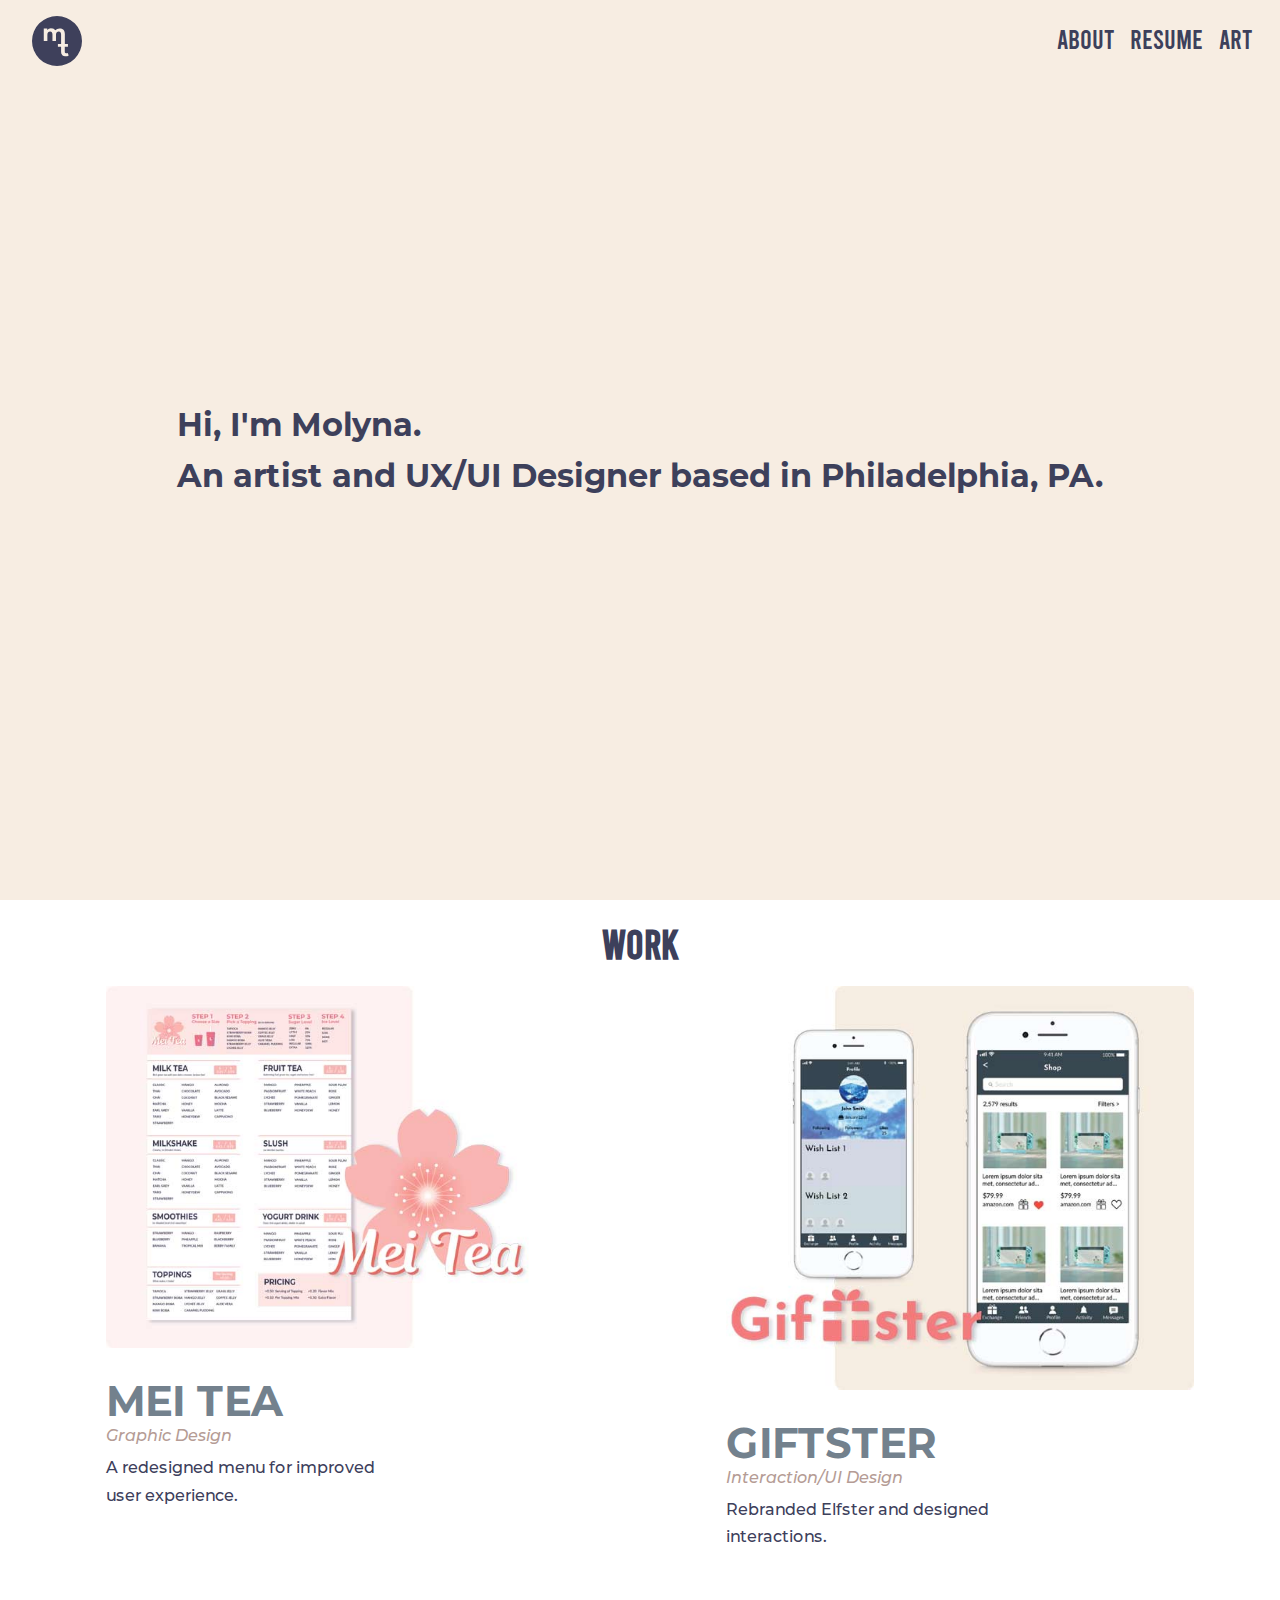
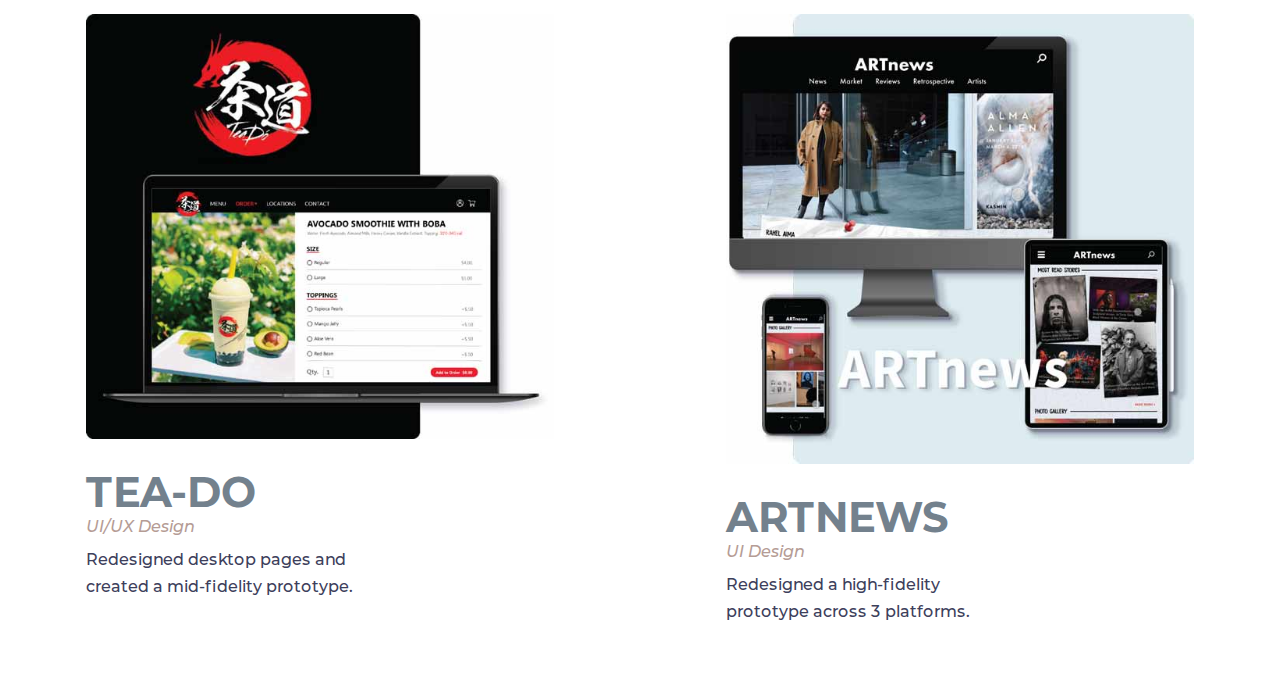
==== index.html @ 812ebe15 "fixed homepage proj padding" ====
<!DOCTYPE html>
<html lang="en">
<head>
  <meta charset="UTF-8">
  <meta http-equiv="X-UA-Compatible" content="IE=edge">
  <meta name="viewport" content="width=device-width, initial-scale=1.0">
  <title>Welcome!</title>
  <link rel="normalize" href="css/normalize.css">
  <link rel="stylesheet" href="css/stylesheet.css">
</head>
<body>
  <header>
    <nav>
        <a href="index.html"><img class="logo" src="images/mt.svg" alt="logo"/></a>
        <ul class="menu">
            <li><a href="about.html">About</a></li>
            <li><a href="resume.html">Resume</a></li>
            <li><a href="art.html">Art</a></li>
        </ul>
    </nav>
  </header>
  <div class="intro">
    <p class="text">
    Hi, I'm Molyna.
        <br>An artist and UX/UI Designer based in Philadelphia, PA.
    </p>
</div>
    <h1 class="projects">WORK</h1>
    <div class="containers">
    <div class="container">
      <div>
        <a href="meitea.html"><img class="item" 
          srcset= "images/meitea_large.jpg 1024w,
                   images/meitea_medium.jpg 700w"
                   sizes="(min-width: 500px) 500px, 90vw"
          src="images/meitea_large.jpg" alt="mei tea"/></a>
      </div>
      <div class="item_description">           
        <h4>MEI TEA</h4>
        <p class="pinktext">Graphic Design</p>
        <p class="itemtext">A redesigned menu for improved user experience.</p>
      </div>
    </div>
    <div class="container">
      <div>
        <a href="giftster.html"><img class="item" 
          srcset= "images/giftster_large.jpg 1024w,
                   images/giftster_medium.jpg 640w"
                   sizes="(min-width: 550px) 500px, 90vw"
          src="images/giftster_large.jpg" alt="giftser"/></a>
      </div>
      <div class="item_description">           
        <h4>GIFTSTER</h4>
        <p class="pinktext">Interaction/UI Design</p>
        <p class="itemtext">Rebranded Elfster and designed interactions.</p>
      </div>
    </div>
    <div class="container">
      <div>
        <a href="teado.html"><img class="item" 
          srcset= "images/teado_large.jpg 1024w,
                   images/teado_medium.jpg 640w"
                   sizes="(min-width: 550px) 500px, 90vw"
          src="images/teado_large.jpg" alt="teado"/></a>
      </div>
      <div class="item_description">           
        <h4>TEA-DO</h4>
        <p class="pinktext">UI/UX Design</p>
        <p class="itemtext">Redesigned desktop pages and created a mid-fidelity prototype.</p>
      </div>
    </div>
    <div class="container">
      <div>
        <a href="artnews.html"><img class="item" 
          srcset= "images/artnews_large.jpg 1024w,
                   images/artnews_medium.jpg 640w"
                   sizes="(min-width: 550px) 500px, 90vw"
          src="images/artnews_large.jpg" alt="artnews"/></a>
      </div>
      <div class="item_description">           
        <h4>ARTNEWS</h4>
        <p class="pinktext">UI Design</p>
        <p class="itemtext">Redesigned a high-fidelity prototype across 3 platforms.</p>
      </div>
    </div>
    </div>
</body>
</html>
---- css/stylesheet.css ----
/*FONT SHEET*/

@font-face { 
  font-family: 'montserrat';
  src: url('/fonts/montserrat/Montserrat-Medium.woff2') format('woff2');
  font-weight: normal;
  font-style: normal;    
}

@font-face { 
  font-family: 'montserrat';
  src: url('/fonts/montserrat/Montserrat-MediumItalic.woff2') format('woff2');
  font-weight: normal;
  font-style: italic;    
}

@font-face {
  font-family: 'montserrat';
  src: url('/fonts/montserrat/Montserrat-Bold.woff2') format('woff2');
  font-weight: bold;
  font-style: normal;
}

@font-face {
  font-family: 'bebas';
  src: url('/fonts/bebas/Bebas-Regular.woff2') format('woff2');
  font-weight: normal;
  font-style: normal;
}

html {
  -webkit-text-size-adjust: 100%; /* Prevent font scaling in landscape while allowing user zoom */
}

/*css reset and font stuff*/

body {
  margin: 0;
  padding: 0;
  border: 0;
  font-family: 'montserrat',sans-serif;
  font-size: .875rem;
  color: #3D405B;
}

/*css reset*/
body {
  padding: 0;
  margin: 0;
}


h1, h2{
  font-family: 'bebas','montserrat',sans-serif;
  color: #3D405B;
}

h1 {
  font-size: 2.5rem;
  line-height: 2rem;
}

h2 {
  font-size: 1.9rem;
  margin: 1.4rem 0 .2rem ;
}

h3 {
  font-family: 'montserrat',sans-serif;
  font-weight: bold;
  font-size: 1.1rem;
  color: #3D405B;
  margin: .5rem 0 0;
}
p {
  margin: 0 0 1rem;
}


/*NAV*/

/*logo*/
.logo {
  width: 50px
 } 

nav .logo {
 display: block;
 float: left;
 padding: 1rem 2rem;
}

/*nav states*/
a {
 color: #3D405B;
 text-decoration: none;
}

a:hover {
 color:#84a59d;
 text-decoration: none;
}

/*nav style*/
nav {
 color: #3D405B;
 height: 80px;
 font-family: 'bebas','montserrat', sans-serif;
 font-size: 1.4rem;
 position: fixed;
 width: 100%;
 background-color: #f7ede2;
 z-index: 99;
}

/*nav not stacking vertical*/
ul.menu li {
  display: inline-flex; 
  margin-right: 12px;
  font-size: 1.7rem;
  line-height: 0;
}

ul.menu {
  float: right;
  padding: .3rem 1rem;
}

/*INTRO-FRONTPAGE*/

div.intro {
  font-size: 2rem;
  font-weight: bold;
  line-height: 1.6;
  width: 100%;
  height: 100vh;
  background-color: #f7ede2;
  background-size: cover;
  display: flex;
  justify-content: center;
  align-items: center;
}

p.text {
  margin: 2.5rem;
}

.projects { 
  text-align: center;
  width: 100%;
}

/*PROJECTS HOMEPAGE*/

h4 {
  font-size: 2.6rem;
  color: #73818d;
  margin: 0;
  }

.pinktext {
  font-style: italic;
  color: #B59C95;
  font-size: 1rem;
  margin: 0 0 .6rem 0;
}

.itemtext {
  font-size: 1rem;
  width: 300px;
  line-height: 1.7;
}

.containers {
  display: grid;
  justify-items: center;
}

@media screen and (min-width: 1050px) {
  .containers {
    display:grid;
    grid-template-columns: 1fr 1fr;
  }
}


.item_description {
  position: relative;
  margin: 1.5rem 0 4rem;
}


/*RESUME & ABOUT FORMATTING*/

.resume,.about,.casestudy {
  margin: 0 2rem 3rem;
  padding: 5.5rem 0 0;
  line-height: 2;
  max-width: 600px;
}

div.center {
  display:flex;
  justify-content: center;
}

.resumetext {
  display: inline-block;
}

.dl {
  width: 30px;
  padding: 1.9rem .5rem 0;
}
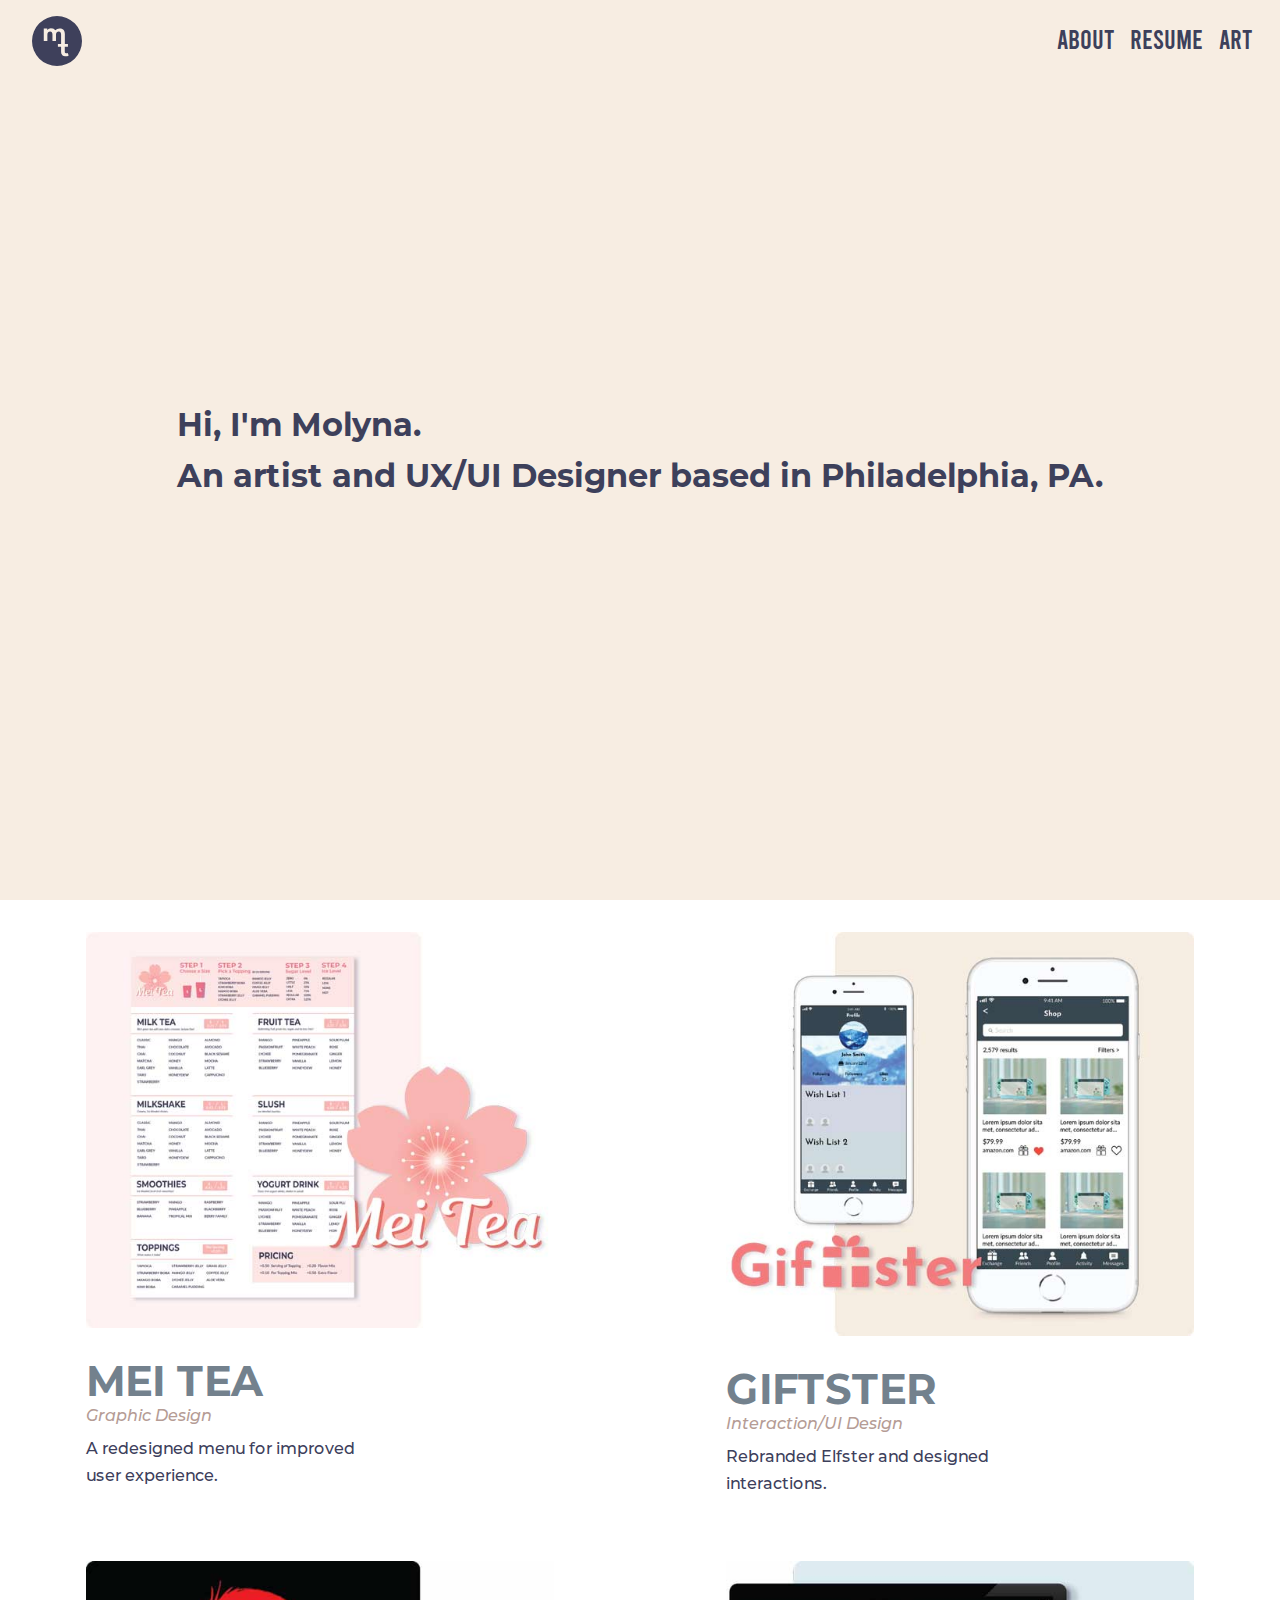
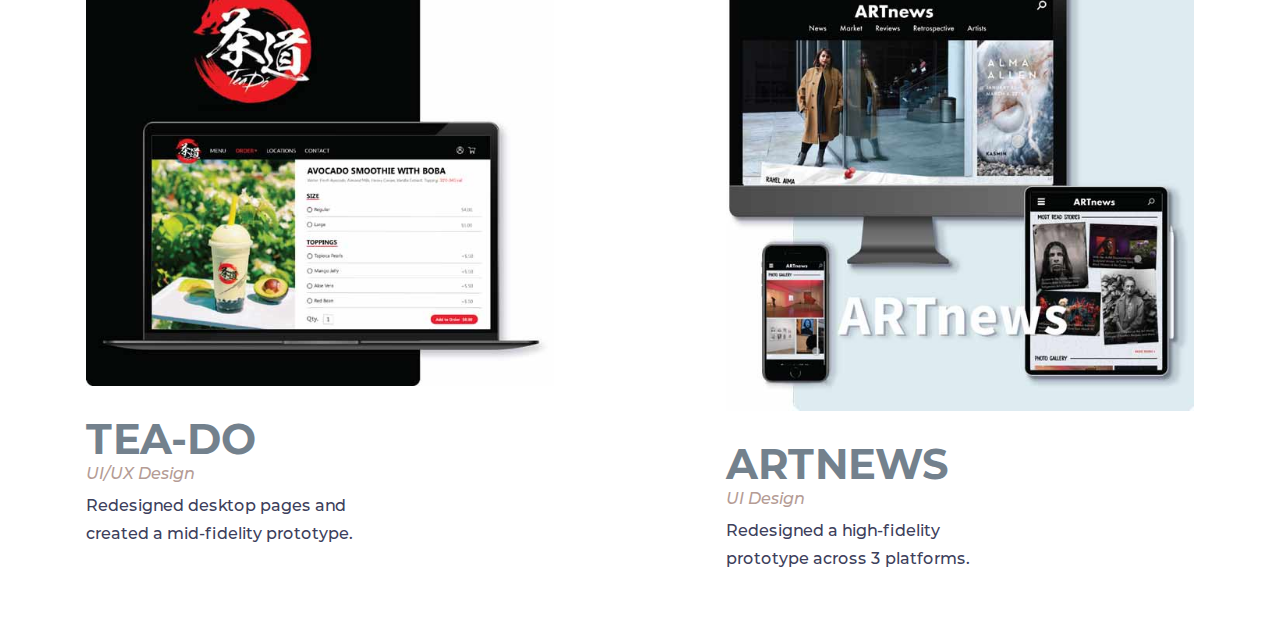
==== commit 40b51715: "added old menu" ====
--- a/index.html
+++ b/index.html
@@ -25,13 +25,12 @@
         <br>An artist and UX/UI Designer based in Philadelphia, PA.
     </p>
 </div>
-    <h1 class="projects">WORK</h1>
     <div class="containers">
     <div class="container">
       <div>
         <a href="meitea.html"><img class="item" 
           srcset= "images/meitea_large.jpg 1024w,
-                   images/meitea_medium.jpg 700w"
+                   images/meitea_medium.jpg 640w"
                    sizes="(min-width: 500px) 500px, 90vw"
           src="images/meitea_large.jpg" alt="mei tea"/></a>
       </div>
--- a/css/stylesheet.css
+++ b/css/stylesheet.css
@@ -66,10 +66,8 @@
 }
 
 h3 {
-  font-family: 'montserrat',sans-serif;
   font-weight: bold;
   font-size: 1.1rem;
-  color: #3D405B;
   margin: .5rem 0 0;
 }
 p {
@@ -97,7 +95,7 @@
 }
 
 a:hover {
- color:#84a59d;
+ color:#73818d;
  text-decoration: none;
 }
 
@@ -174,6 +172,11 @@
 .containers {
   display: grid;
   justify-items: center;
+  margin: 2rem 0 0;
+}
+
+.container:hover {
+  opacity: .8;
 }
 
 @media screen and (min-width: 1050px) {
@@ -212,3 +215,8 @@
   width: 30px;
   padding: 1.9rem .5rem 0;
 }
+
+/*CASE STUDIES*/
+.casestudyheader {
+  text-align: center;
+}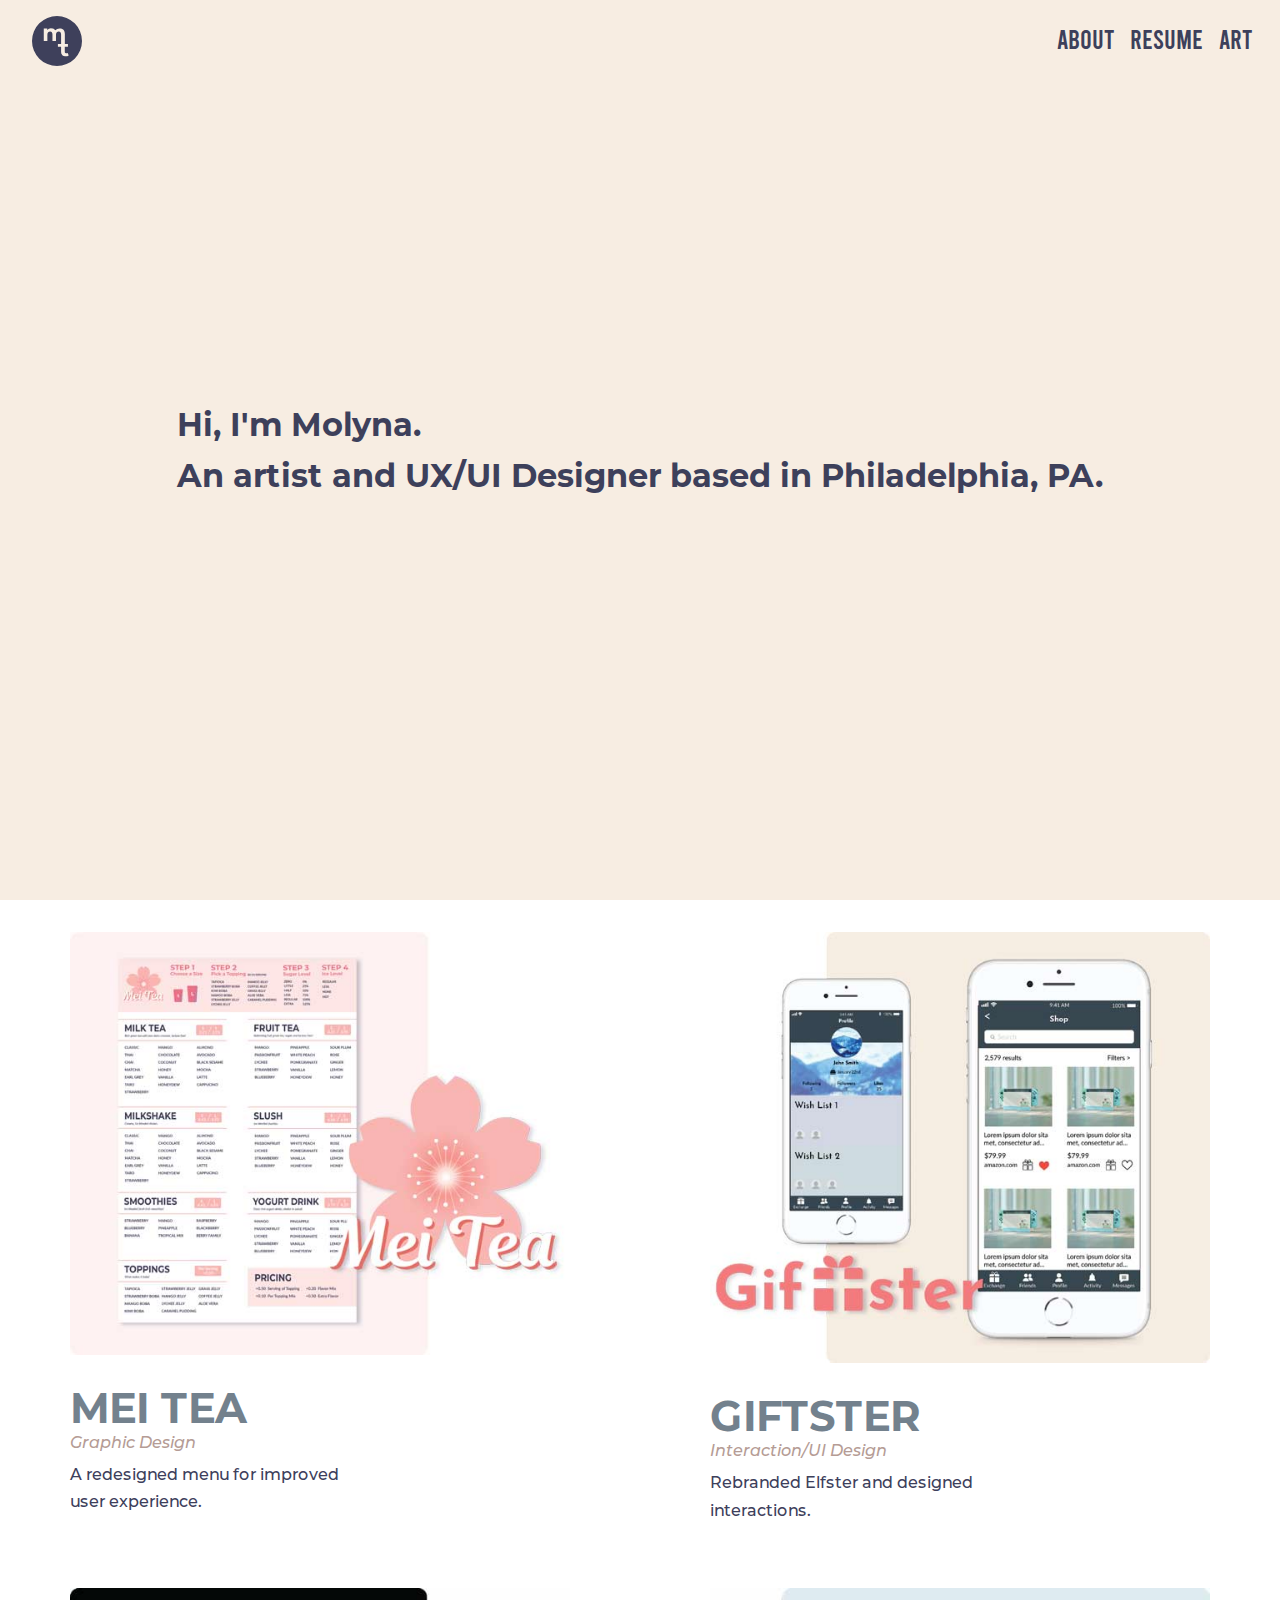
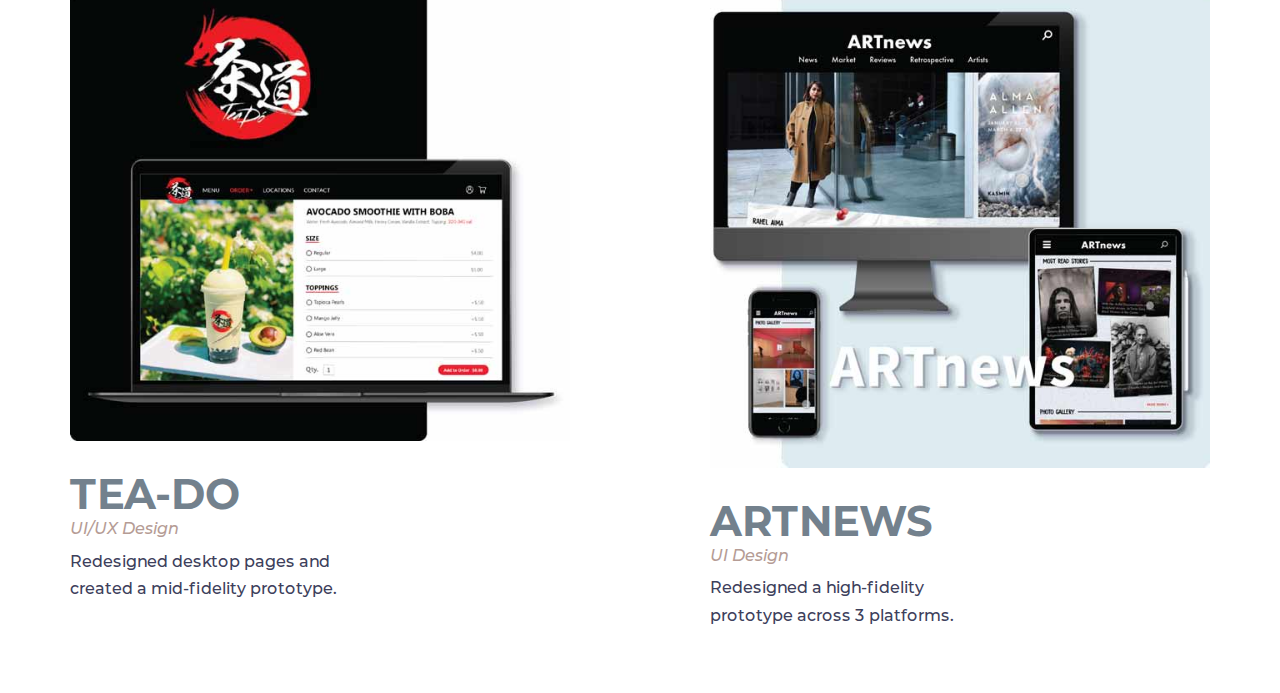
==== commit 15090229: "fix home pics" ====
--- a/index.html
+++ b/index.html
@@ -9,16 +9,18 @@
   <link rel="stylesheet" href="css/stylesheet.css">
 </head>
 <body>
-  <header>
-    <nav>
-        <a href="index.html"><img class="logo" src="images/mt.svg" alt="logo"/></a>
-        <ul class="menu">
-            <li><a href="about.html">About</a></li>
-            <li><a href="resume.html">Resume</a></li>
-            <li><a href="art.html">Art</a></li>
-        </ul>
-    </nav>
+  <div class="header">
+    <header>
+      <nav>
+          <a href="index.html"><img class="logo" src="images/mt.svg" alt="logo"/></a>
+          <ul id="nav_list" class="visually-hidden">
+              <li><a href="about.html">About</a></li>
+              <li><a href="resume.html">Resume</a></li>
+              <li><a href="art.html">Art</a></li>
+          </ul>
+      </nav>
   </header>
+  </div>
   <div class="intro">
     <p class="text">
     Hi, I'm Molyna.
@@ -29,10 +31,11 @@
     <div class="container">
       <div>
         <a href="meitea.html"><img class="item" 
-          srcset= "images/meitea_large.jpg 1024w,
-                   images/meitea_medium.jpg 640w"
-                   sizes="(min-width: 500px) 500px, 90vw"
-          src="images/meitea_large.jpg" alt="mei tea"/></a>
+          srcset= "images/meitea_large.jpg 1000w,
+                   images/meitea_medium.jpg 600w,
+                   images/meitea_small.jpg 300w"
+                   sizes="(min-width: 550px) 500px, 90vw"
+          src="images/meitea_small.jpg" alt="mei tea"/></a>
       </div>
       <div class="item_description">           
         <h4>MEI TEA</h4>
@@ -43,10 +46,11 @@
     <div class="container">
       <div>
         <a href="giftster.html"><img class="item" 
-          srcset= "images/giftster_large.jpg 1024w,
-                   images/giftster_medium.jpg 640w"
+          srcset= "images/giftster_large.jpg 1000w,
+                   images/giftster_medium.jpg 600w,
+                   images/giftster_small.jpg 300w"
                    sizes="(min-width: 550px) 500px, 90vw"
-          src="images/giftster_large.jpg" alt="giftser"/></a>
+          src="images/giftster_small.jpg" alt="giftster"/></a>
       </div>
       <div class="item_description">           
         <h4>GIFTSTER</h4>
@@ -57,10 +61,11 @@
     <div class="container">
       <div>
         <a href="teado.html"><img class="item" 
-          srcset= "images/teado_large.jpg 1024w,
-                   images/teado_medium.jpg 640w"
+          srcset= "images/teado_large.jpg 1000w,
+                   images/teado_medium.jpg 600w,
+                   images/teado_small.jpg 300w"
                    sizes="(min-width: 550px) 500px, 90vw"
-          src="images/teado_large.jpg" alt="teado"/></a>
+          src="images/teado_small.jpg" alt="teado"/></a>
       </div>
       <div class="item_description">           
         <h4>TEA-DO</h4>
@@ -72,9 +77,10 @@
       <div>
         <a href="artnews.html"><img class="item" 
           srcset= "images/artnews_large.jpg 1024w,
-                   images/artnews_medium.jpg 640w"
+                   images/artnews_medium.jpg 600w,
+                   images/artnews_small.jpg 300w"
                    sizes="(min-width: 550px) 500px, 90vw"
-          src="images/artnews_large.jpg" alt="artnews"/></a>
+          src="images/artnews_small.jpg" alt="artnews"/></a>
       </div>
       <div class="item_description">           
         <h4>ARTNEWS</h4>
@@ -83,5 +89,6 @@
       </div>
     </div>
     </div>
+	<script src="js/script.js"></script>
 </body>
 </html>--- a/css/stylesheet.css
+++ b/css/stylesheet.css
@@ -30,6 +30,7 @@
 
 html {
   -webkit-text-size-adjust: 100%; /* Prevent font scaling in landscape while allowing user zoom */
+  box-sizing: border-box;
 }
 
 /*css reset and font stuff*/
@@ -50,7 +51,7 @@
 }
 
 
-h1, h2{
+h1, h2, nav{
   font-family: 'bebas','montserrat',sans-serif;
   color: #3D405B;
 }
@@ -101,9 +102,7 @@
 
 /*nav style*/
 nav {
- color: #3D405B;
  height: 80px;
- font-family: 'bebas','montserrat', sans-serif;
  font-size: 1.4rem;
  position: fixed;
  width: 100%;
@@ -111,18 +110,19 @@
  z-index: 99;
 }
 
-/*nav not stacking vertical*/
-ul.menu li {
+/*menu not stacking vertical*/
+ul#nav_list li {
   display: inline-flex; 
   margin-right: 12px;
   font-size: 1.7rem;
   line-height: 0;
 }
 
-ul.menu {
+ul#nav_list {
   float: right;
   padding: .3rem 1rem;
 }
+
 
 /*INTRO-FRONTPAGE*/
 
@@ -196,7 +196,7 @@
 /*RESUME & ABOUT FORMATTING*/
 
 .resume,.about,.casestudy {
-  margin: 0 2rem 3rem;
+  margin: 0 2rem 1.8rem;
   padding: 5.5rem 0 0;
   line-height: 2;
   max-width: 600px;
@@ -219,4 +219,50 @@
 /*CASE STUDIES*/
 .casestudyheader {
   text-align: center;
-}+  font-size: 2.3rem;
+}
+
+.casetext {
+  padding: 0 0 2rem;
+}
+
+.casephotos {
+  padding: 0 0 1.5rem;
+  max-width: 600px;
+}
+
+div.casetext > h3 {
+  font-size: 1.5rem;
+  line-height: 0rem;
+  margin-top: 2rem;
+  margin-bottom: 1.1rem;
+}
+
+/*PROJECT-ARROWS*/
+
+div.left p {
+  position: relative;
+  display: inline-block;
+  top: 4.82rem;
+  left: 1rem;
+  font-size: 1rem;
+  font-weight: bold;
+}
+
+.arrow-r {
+  position: relative;
+  float: right;
+  right: 15px;
+  width: 28px;
+  padding: 1rem 0;
+  top: 1rem;
+}
+
+div.right p {
+  position: relative;
+  float: right;
+  top: 1.95rem;
+  right: 1rem;
+  font-size: 1rem;
+  font-weight: bold;
+}
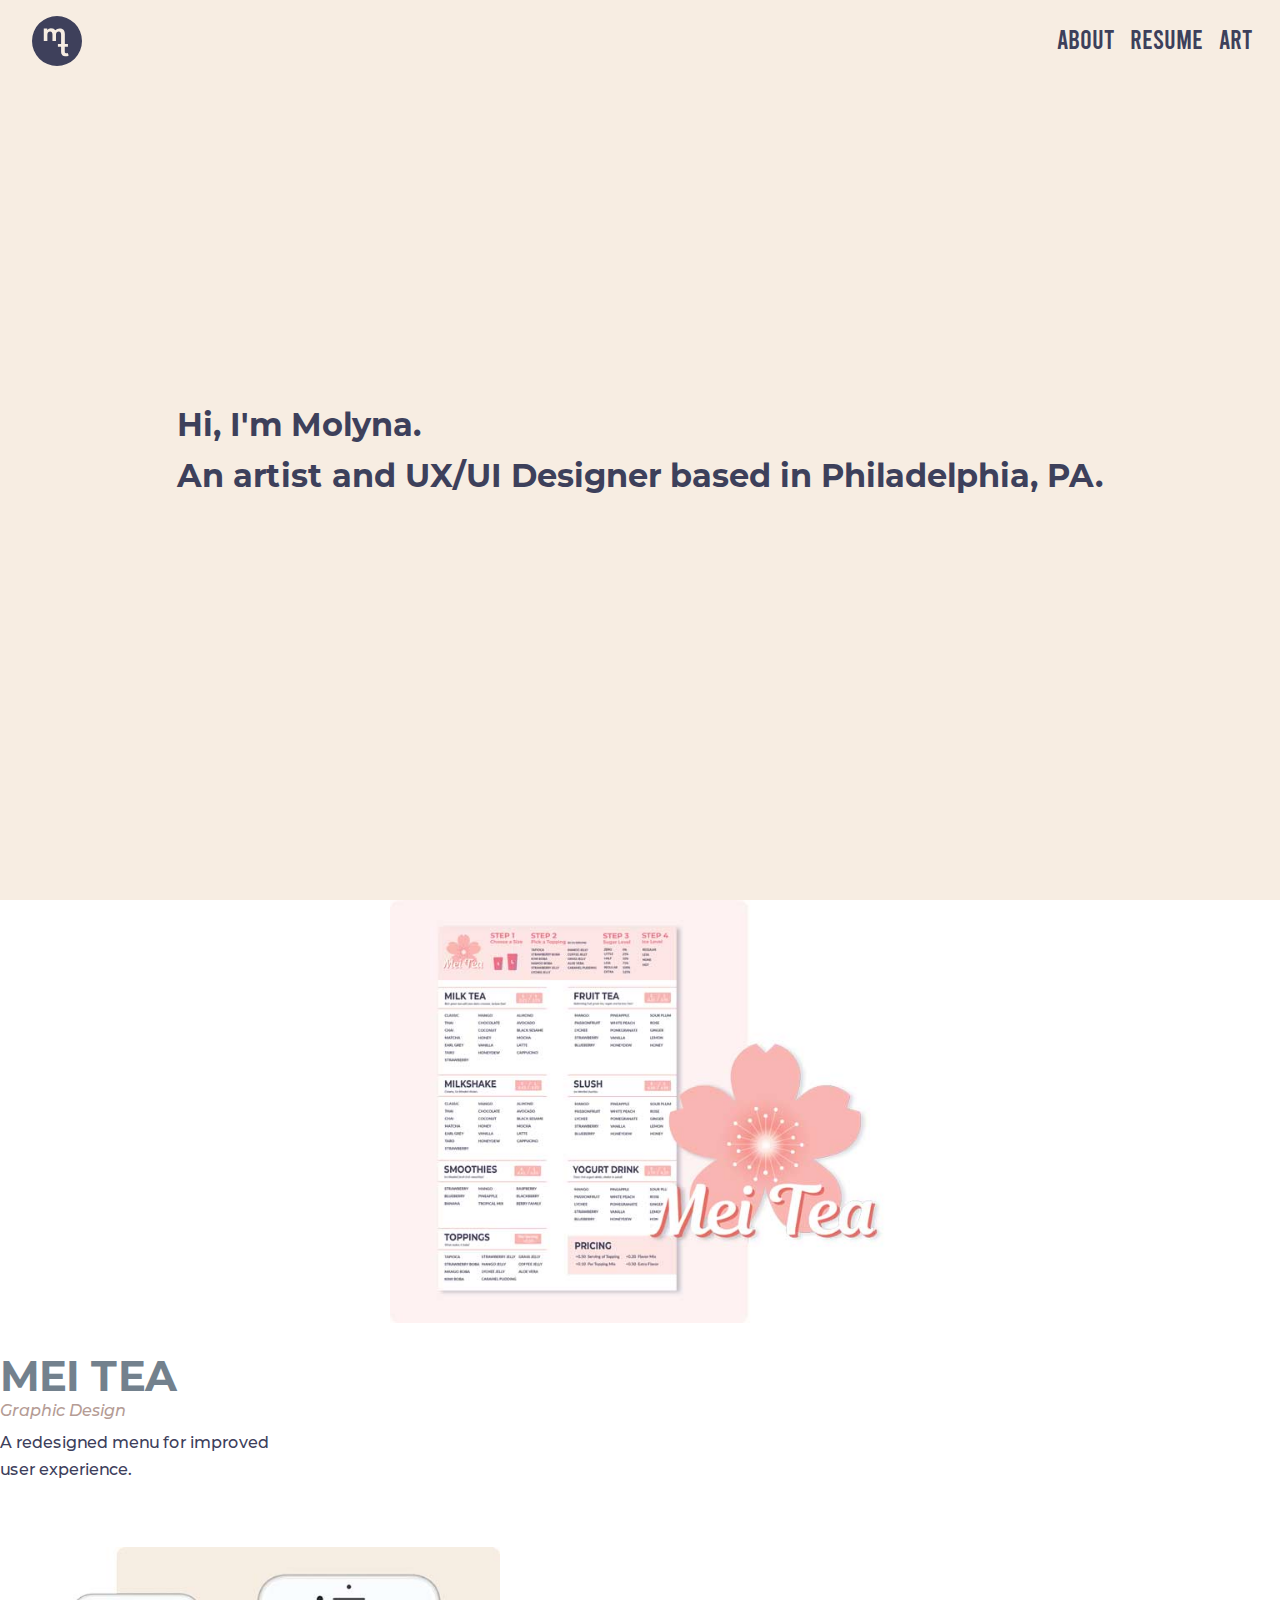
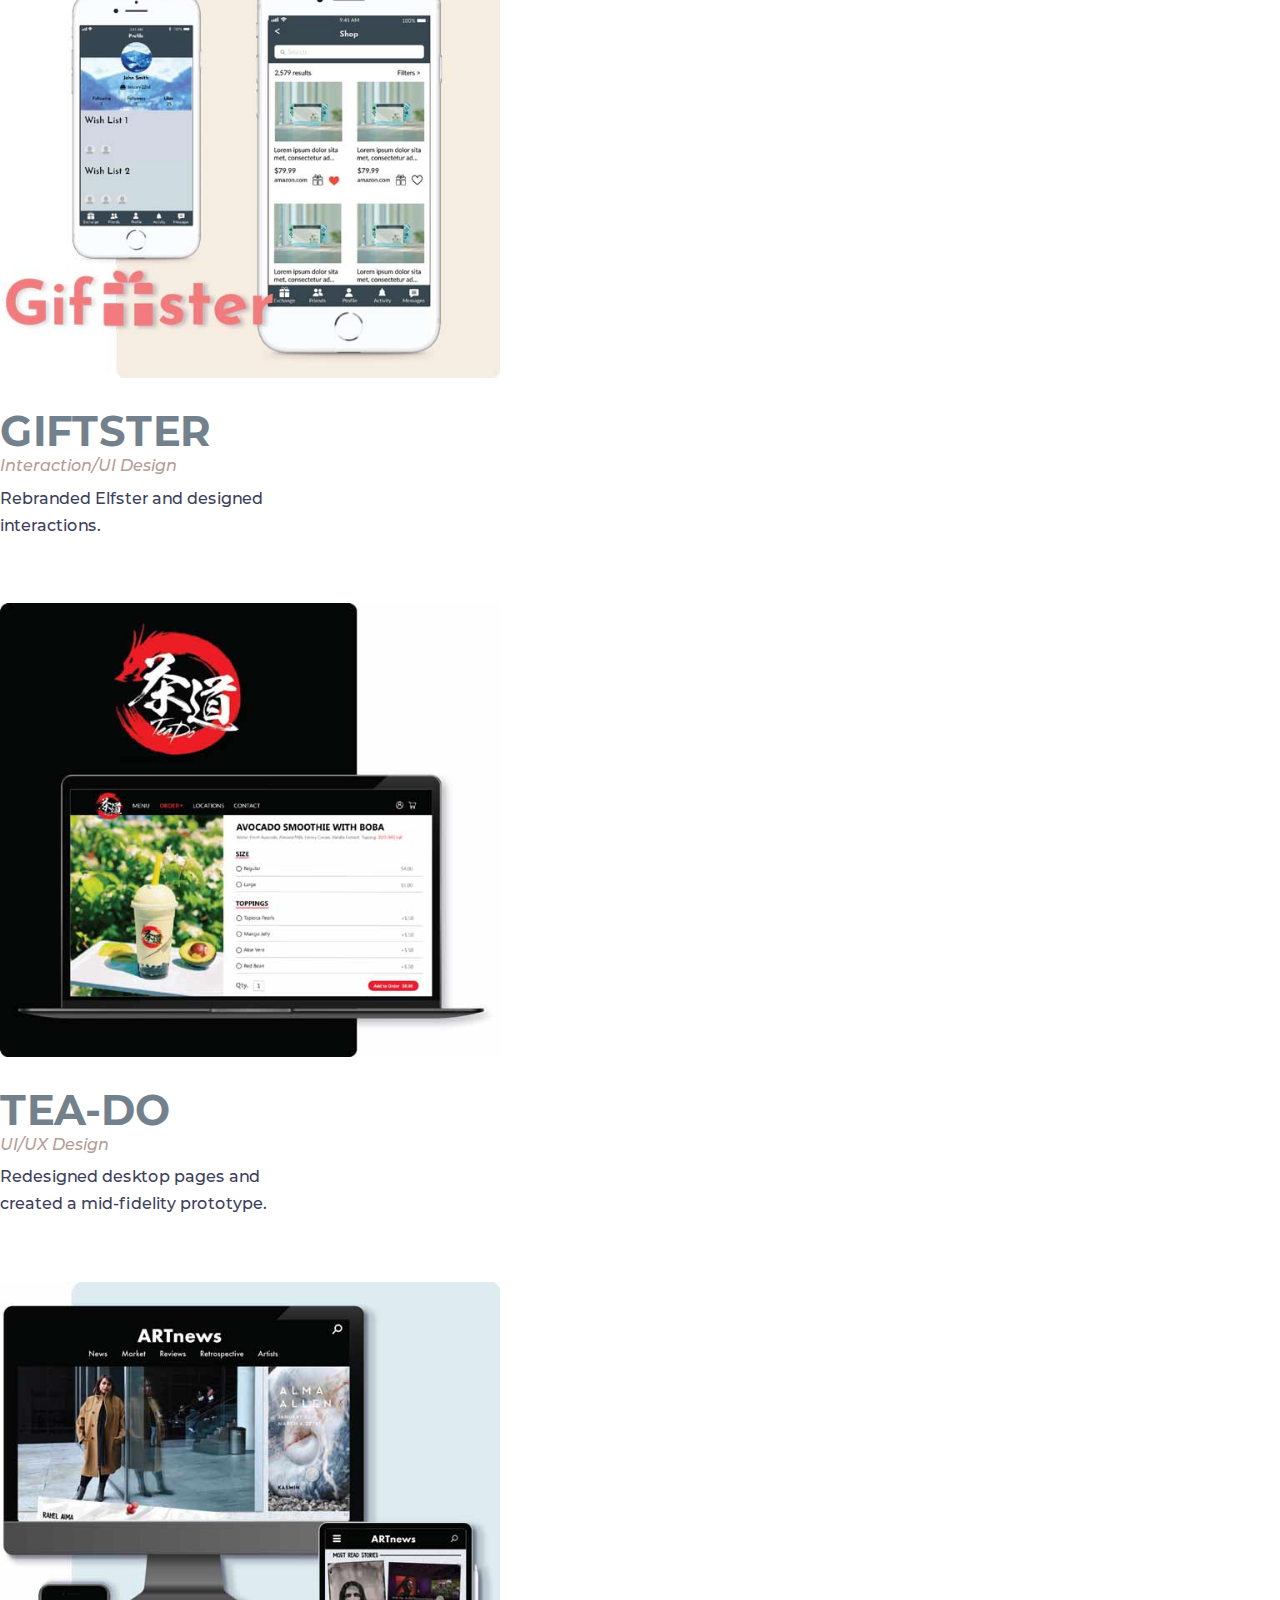
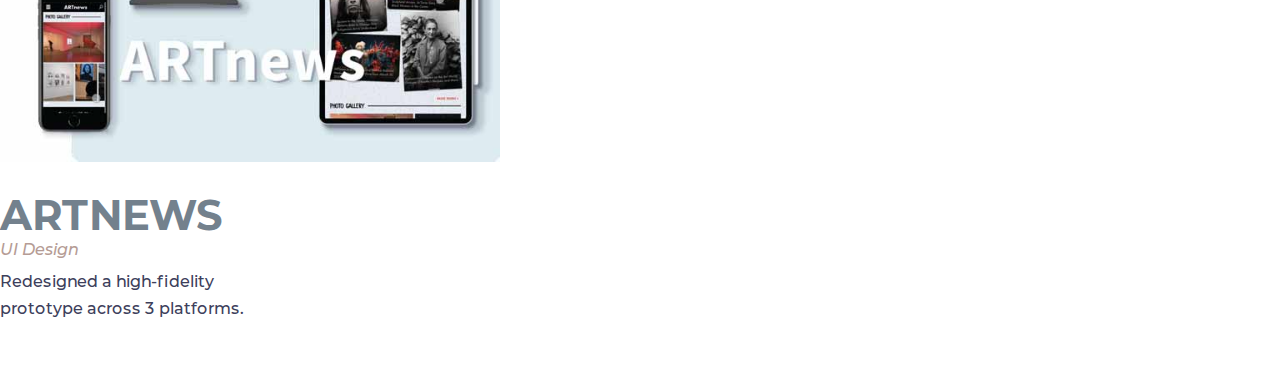
==== commit fce9c38b: "line height + about me pic" ====
--- a/index.html
+++ b/index.html
@@ -13,7 +13,7 @@
     <header>
       <nav>
           <a href="index.html"><img class="logo" src="images/mt.svg" alt="logo"/></a>
-          <ul id="nav_list" class="visually-hidden">
+          <ul class="menu">
               <li><a href="about.html">About</a></li>
               <li><a href="resume.html">Resume</a></li>
               <li><a href="art.html">Art</a></li>
@@ -27,9 +27,7 @@
         <br>An artist and UX/UI Designer based in Philadelphia, PA.
     </p>
 </div>
-    <div class="containers">
-    <div class="container">
-      <div>
+      <div class="center">
         <a href="meitea.html"><img class="item" 
           srcset= "images/meitea_large.jpg 1000w,
                    images/meitea_medium.jpg 600w,
--- a/css/stylesheet.css
+++ b/css/stylesheet.css
@@ -53,7 +53,6 @@
 
 h1, h2, nav{
   font-family: 'bebas','montserrat',sans-serif;
-  color: #3D405B;
 }
 
 h1 {
@@ -63,13 +62,24 @@
 
 h2 {
   font-size: 1.9rem;
-  margin: 1.4rem 0 .2rem ;
+  line-height: 1.2;
+  margin: 0;
 }
 
 h3 {
   font-weight: bold;
   font-size: 1.1rem;
   margin: .5rem 0 0;
+}
+
+h3.abouttext {
+  font-size: 200%;
+}
+
+@media screen and (min-width: 600px){
+  h3.abouttext {
+    font-size: 250%
+  }
 }
 p {
   margin: 0 0 1rem;
@@ -111,14 +121,14 @@
 }
 
 /*menu not stacking vertical*/
-ul#nav_list li {
+ul.menu li {
   display: inline-flex; 
   margin-right: 12px;
   font-size: 1.7rem;
   line-height: 0;
 }
 
-ul#nav_list {
+ul.menu {
   float: right;
   padding: .3rem 1rem;
 }
@@ -216,6 +226,13 @@
   padding: 1.9rem .5rem 0;
 }
 
+/*about pic*/
+
+.me {
+  border-radius: 150px;
+  padding: 1rem;
+}
+
 /*CASE STUDIES*/
 .casestudyheader {
   text-align: center;
@@ -238,7 +255,24 @@
   margin-bottom: 1.1rem;
 }
 
+/*GIFTSTER*/
+.gif {
+  height: 480px;
+}
+
+@media screen and (min-width: 450px){
+  .gif {height:600px;}
+}
+
+
 /*PROJECT-ARROWS*/
+.arrow-l {
+  position: relative;
+  left: 10px;
+  width: 15px;
+  padding: 1rem 0;
+  top: 6.2rem;
+}
 
 div.left p {
   position: relative;
@@ -266,3 +300,30 @@
   font-size: 1rem;
   font-weight: bold;
 }
+
+.bottompad {
+  position: relative;
+  bottom: 3.5rem;
+}
+
+/*VIDEOS*/
+@media screen and (min-width: 600px){
+  video {
+    width:600px;
+    height: 440px;
+  }
+}
+
+/*ART PAGE*/
+
+.artgallery {
+  display: grid;
+  grid-template-columns: repeat(auto-fill, minmax(300px, 1fr));
+  grid-gap: 1em;
+  padding: 6rem 1rem 1rem;
+}
+
+.art {
+  width: 100%;
+  height: auto;
+}
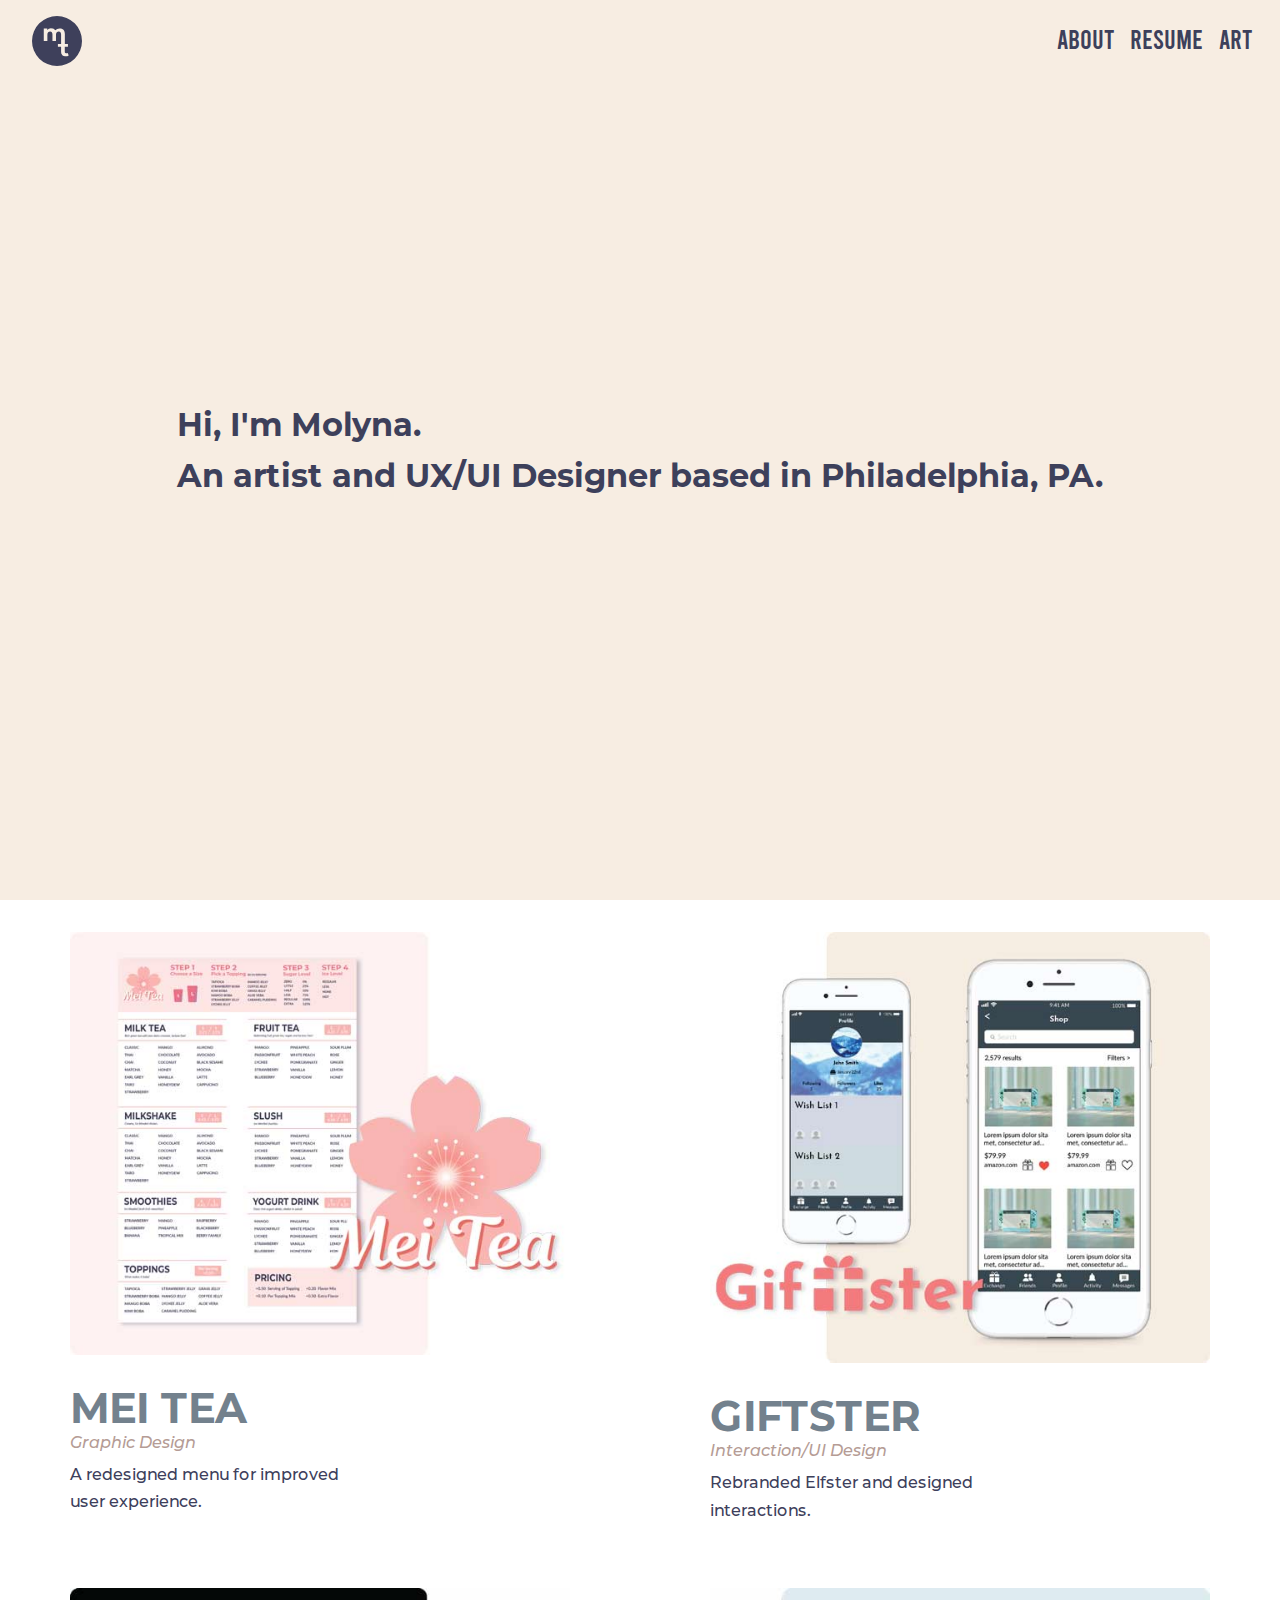
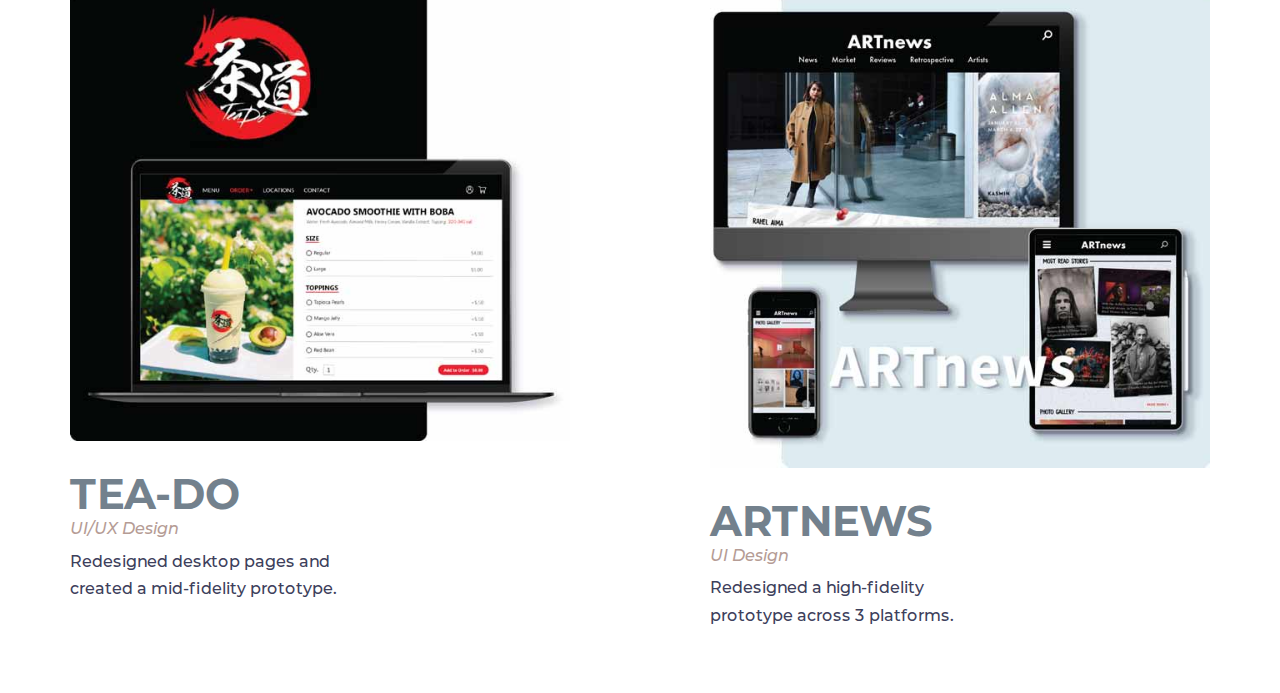
==== commit c1acd92a: "giftster task flow was too big :(" ====
--- a/index.html
+++ b/index.html
@@ -27,6 +27,8 @@
         <br>An artist and UX/UI Designer based in Philadelphia, PA.
     </p>
 </div>
+  <div class="containers">
+    <div class="container">
       <div class="center">
         <a href="meitea.html"><img class="item" 
           srcset= "images/meitea_large.jpg 1000w,
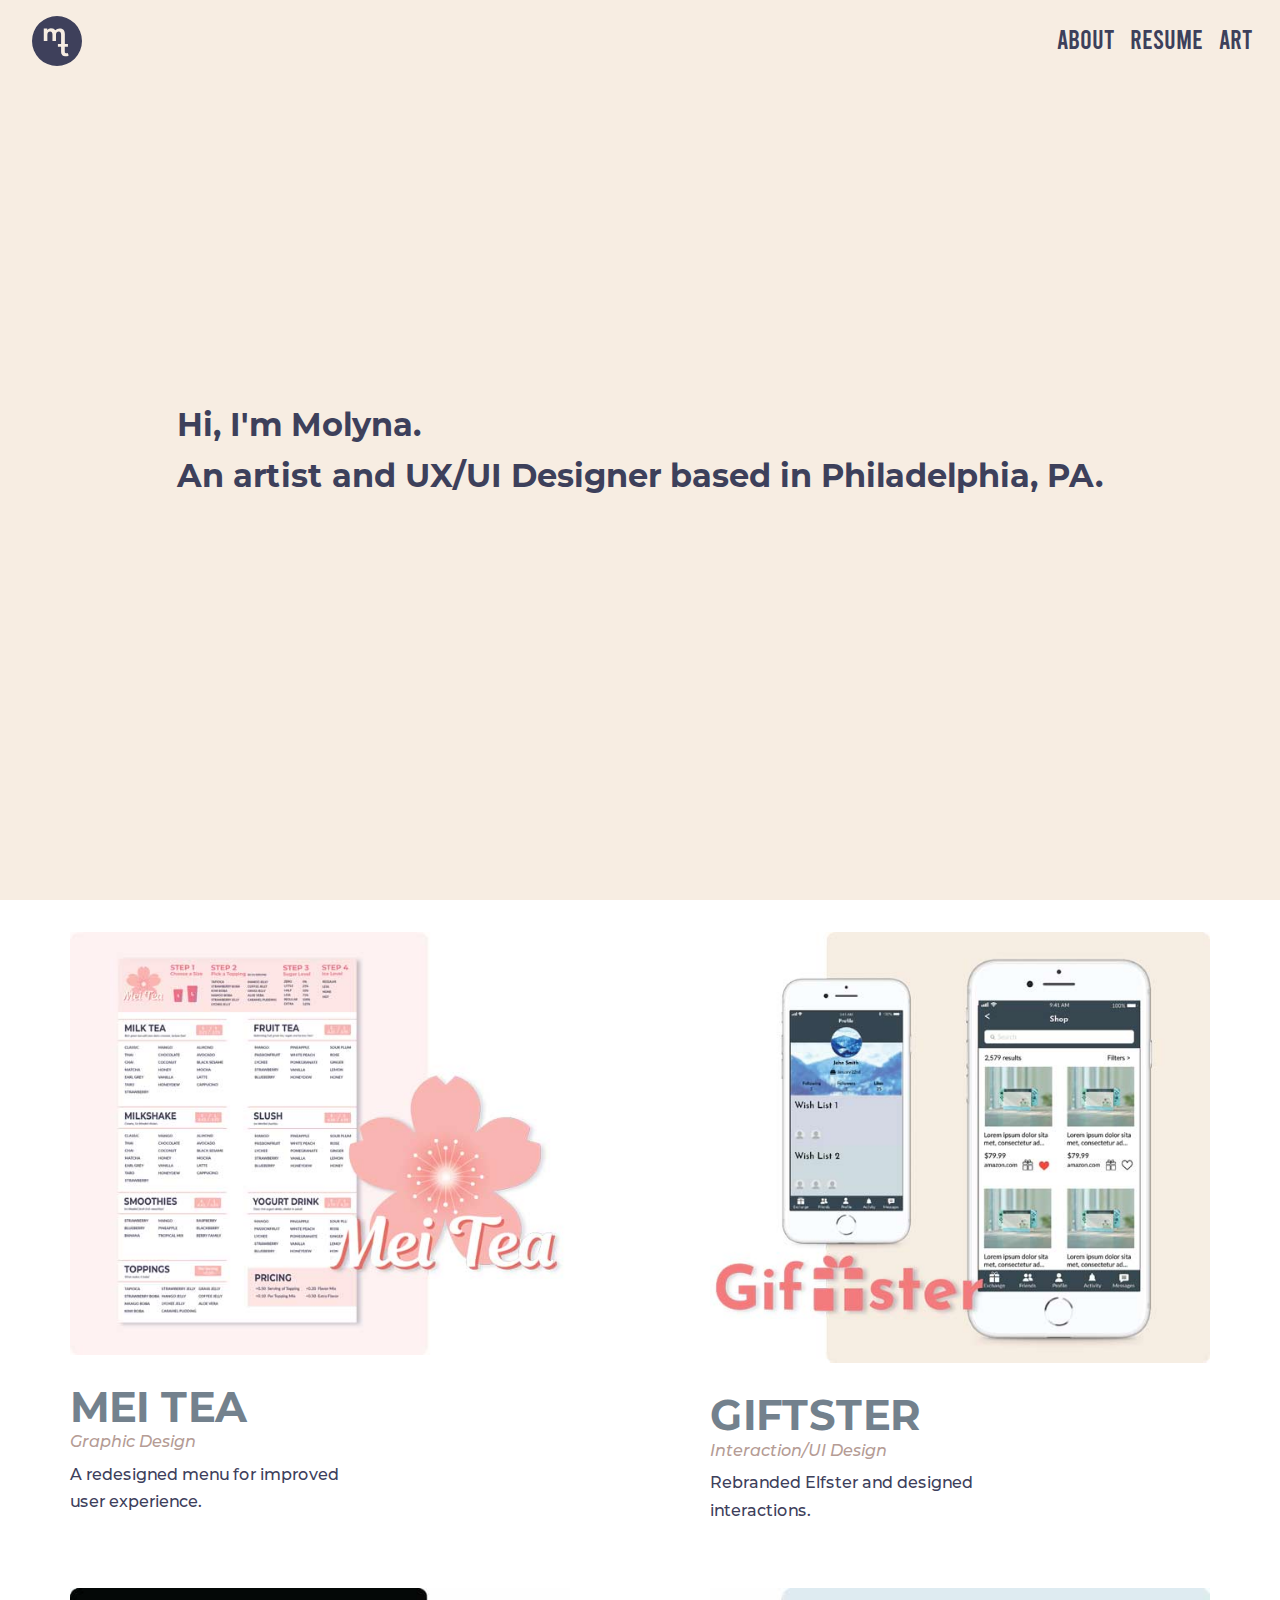
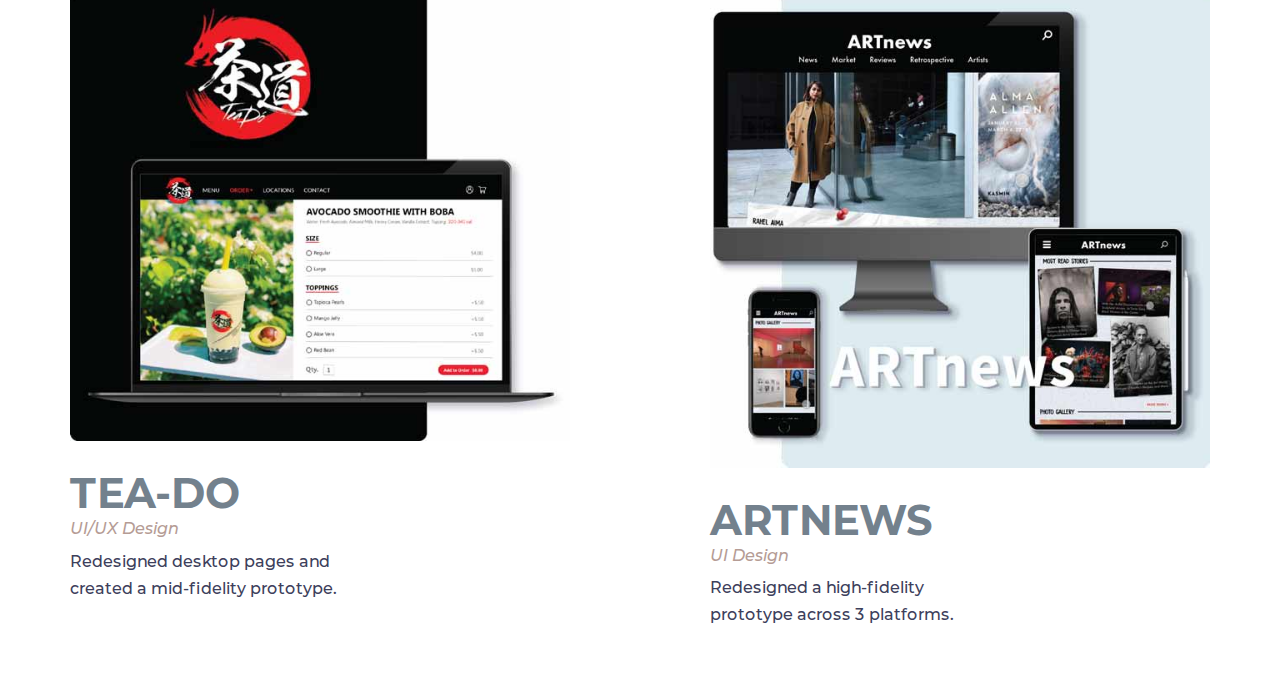
==== commit cdf1e1c5: "got rid of script" ====
--- a/index.html
+++ b/index.html
@@ -89,6 +89,5 @@
       </div>
     </div>
     </div>
-	<script src="js/script.js"></script>
 </body>
 </html>--- a/css/stylesheet.css
+++ b/css/stylesheet.css
@@ -127,6 +127,7 @@
   font-size: 1.7rem;
   line-height: 0;
 }
+
 
 ul.menu {
   float: right;
@@ -163,7 +164,8 @@
 h4 {
   font-size: 2.6rem;
   color: #73818d;
-  margin: 0;
+  margin: 1.4rem 0 0;
+  line-height: 1.2;
   }
 
 .pinktext {
@@ -205,14 +207,14 @@
 
 /*RESUME & ABOUT FORMATTING*/
 
-.resume,.about,.casestudy {
+.resume,.about,.casestudy,.tea {
   margin: 0 2rem 1.8rem;
   padding: 5.5rem 0 0;
   line-height: 2;
   max-width: 600px;
 }
 
-div.center {
+div.center, .tea {
   display:flex;
   justify-content: center;
 }
@@ -241,6 +243,7 @@
 
 .casetext {
   padding: 0 0 2rem;
+  max-width: 600px;
 }
 
 .casephotos {
@@ -260,43 +263,58 @@
   height: 480px;
 }
 
-@media screen and (min-width: 450px){
-  .gif {height:600px;}
-}
+@media screen and (min-width: 600px){
+  .gif {
+    height: 500px;
+  }
+  .gifs {
+    display: grid;
+    grid-template-columns: 1fr 1fr;
+  }
+}
+
 
 
 /*PROJECT-ARROWS*/
+
+.left, .right {
+  opacity: .6;
+}
+
+.left:hover, .right:hover {
+  opacity: 1;
+
+}
+
 .arrow-l {
-  position: relative;
-  left: 10px;
+  position: fixed;
+  left: 20px;
   width: 15px;
-  padding: 1rem 0;
-  top: 6.2rem;
-}
-
-div.left p {
-  position: relative;
-  display: inline-block;
-  top: 4.82rem;
-  left: 1rem;
+  bottom: 2rem;
+}
+
+div.left>p {
+  position: fixed;
+  bottom: 1.1rem;
+  left: 3.1rem;
   font-size: 1rem;
   font-weight: bold;
 }
 
 .arrow-r {
-  position: relative;
+  position: fixed;
   float: right;
   right: 15px;
   width: 28px;
   padding: 1rem 0;
-  top: 1rem;
-}
-
-div.right p {
-  position: relative;
+  bottom: 1rem;
+}
+
+div.right>p {
+  position: fixed;
   float: right;
-  top: 1.95rem;
-  right: 1rem;
+  bottom: 1.2rem;
+  right: 3rem;
   font-size: 1rem;
   font-weight: bold;
 }
@@ -307,23 +325,209 @@
 }
 
 /*VIDEOS*/
-@media screen and (min-width: 600px){
+@media screen and (min-width: 580px){
   video {
-    width:600px;
-    height: 440px;
-  }
+    width:550px;
+    height: 400px;
+  }
+}
+
+.teado {
+  margin-top: 1rem;;
 }
 
 /*ART PAGE*/
+
 
 .artgallery {
   display: grid;
-  grid-template-columns: repeat(auto-fill, minmax(300px, 1fr));
+  grid-template-columns: repeat(auto-fill, minmax(280px, 1fr));
   grid-gap: 1em;
   padding: 6rem 1rem 1rem;
+}
+
+@media screen and (min-width: 1000px){
+  .artgallery {
+    grid-template-columns: repeat(auto-fill, minmax(400px, 1fr));
+  }
 }
 
 .art {
   width: 100%;
   height: auto;
-}
+  border-radius: 5px;
+  cursor: pointer;
+  transition: 0.3s;
+}
+
+.art:hover {opacity: 0.7;}
+
+/* The Modal (background) */
+.modal {
+  display: none; /* Hidden by default */
+  position: fixed; /* Stay in place */
+  z-index: 1; /* Sit on top */
+  padding-top: 100px; /* Location of the box */
+  left: 0;
+  top: 2.5rem;
+  width: 100%; /* Full width */
+  height: 100%; /* Full height */
+  overflow: auto; /* Enable scroll if needed */
+  background-color: rgb(0,0,0); /* Fallback color */
+  background-color: rgba(0,0,0,0.9); /* Black w/ opacity */
+}
+
+/* Modal Content (image) */
+.modal-content {
+  margin: auto;
+  display: block;
+  width: auto;
+  max-height: 75vh;
+  max-width: 800px;
+}
+
+/* Caption of Modal Image */
+#caption {
+  margin: auto;
+  display: block;
+  width: 80%;
+  max-width: 700px;
+  text-align: center;
+  color: #ccc;
+  padding: 10px 0;
+  height: 150px;
+}
+
+/* Add Animation */
+.modal-content, #caption {    
+  -webkit-animation-name: zoom;
+  -webkit-animation-duration: 0.3s;
+  animation-name: zoom;
+  animation-duration: 0.3s;
+}
+
+@-webkit-keyframes zoom {
+  from {-webkit-transform:scale(0)} 
+  to {-webkit-transform:scale(1)}
+}
+
+@keyframes zoom {
+  from {transform:scale(0)} 
+  to {transform:scale(1)}
+}
+
+/* The Close Button */
+.close {
+  position: fixed;
+  top: 90px;
+  right: 10px;
+  color: #f1f1f1;
+  font-size: 40px;
+  font-weight: bold;
+  transition: 0.3s;
+}
+
+.close:hover,
+.close:focus {
+  color: #bbb;
+  text-decoration: none;
+  cursor: pointer;
+}
+
+/* 100% Image Width on Smaller Screens */
+@media only screen and (max-width: 700px){
+  .modal-content {
+      width: 80vw;
+  }
+}
+
+/*GRIDS FOR LARGER SCREENS*/
+
+@media only screen and (min-width:1250px){
+  .grid {
+    display: grid;
+    grid-template-columns:  repeat(2, 1fr);
+    grid-auto-rows: 1fr;
+    justify-items: center;
+    align-items: center;
+  }
+  .casestudyheader {
+    font-size: 12rem;
+    max-width: 600px;
+    line-height: 1;
+  }
+  .oldmenu {
+    margin: 2rem 0 0;
+    padding-right: 2rem;;
+  }
+  .casetext {
+    font-size: 1.2rem;
+    margin-top: 2rem;
+  }
+  div.casetext > h3 {
+    font-size: 2.5rem;
+    margin: 2.5rem 0 1.8rem;
+  }
+
+  /*mei tea*/
+  .leftprogress {
+    grid-row-start: 3;
+  }
+  .menuprogress {
+    grid-column-start: 2;
+  }
+  .finaldesign {
+    grid-column-start: 2;
+    grid-column-end: 3;
+  }
+
+  /*giftster*/
+  .wrapper {
+    display: grid;
+    grid-template-columns: repeat(2, 1fr);
+    grid-auto-rows: 85vh;
+    justify-items: center;
+    align-items: center;
+  }
+  .box1 {
+    grid-column:1/3;
+  }
+  .taskflow2 {
+    grid-column-start:2;
+    grid-column-end: 3;
+  }
+
+  .lefttext {
+    grid-row-start: 4;
+  }
+
+  /*TEADO*/
+  .video {
+    padding-left: 4rem;
+  }
+
+  /*artnews*/
+
+  .artnewsvideos {
+    height:70vh;
+  }
+  .artnewsimg {
+    padding-right: 3rem;
+  }
+
+  .rightvideo {
+    grid-column: 2/3;
+  }
+  .leftcasetext {
+    grid-column: 1/2;
+    grid-row-start: 3;
+  }
+  div.casetext > h4 {
+    font-size: 6rem;
+    margin: 2.5rem 0 1.8rem;
+  }
+  .leftstext {
+    grid-column:1/2;
+    grid-row: 5;
+  }
+}
